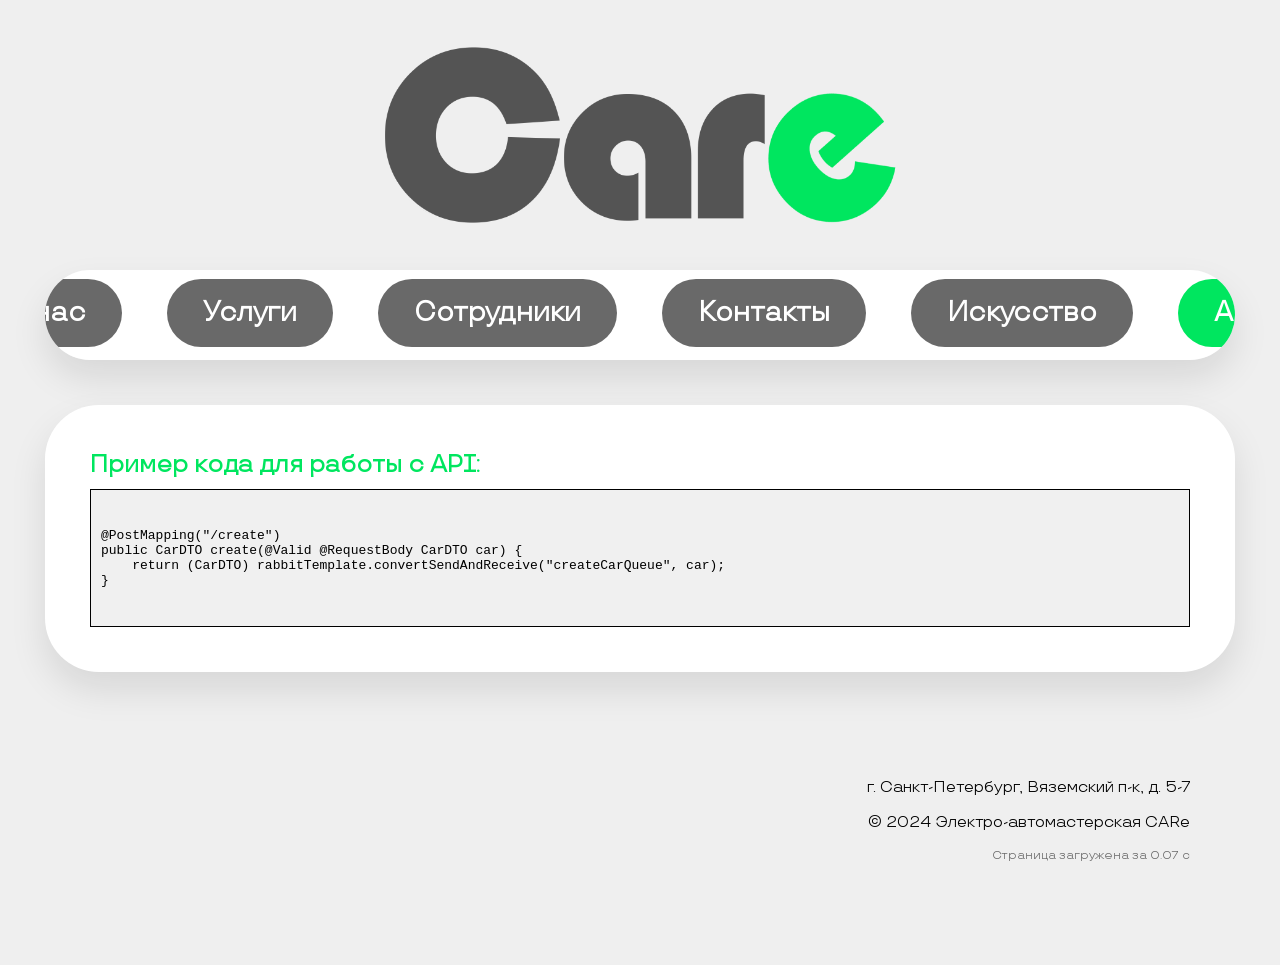
==== api.html @ ff84b461 "feat: lab4" ====
<!DOCTYPE html>
<html lang="ru">
<head>
    <meta charset="UTF-8">
    <meta name="keywords" content="автомастерская, электромобили, ремонт электромобилей">
    <meta name="description" content="Автомастерская электромобилей.">
    <meta name="viewport" content="width=device-width, initial-scale=1.0">
    <title>CARe</title>
    <link href="css/index.css" rel="stylesheet">
    <link rel="icon" type="image/x-icon" sizes="96x96" href="img/favicon.ico">
    <script src="js/header.js"></script>
    <script src="js/footer.js"></script>
    <script src="js/index.js"></script>
</head>
<body>
<header class="header"></header>
<main class="main">
    <section class="section section_titled-api" id="api">
        <h2 class="section__title">Пример кода для работы с API:</h2>
        <div class="section__preformatted-element">
            <pre class="section__code"><code>
@PostMapping("/create")
public CarDTO create(@Valid @RequestBody CarDTO car) {
    return (CarDTO) rabbitTemplate.convertSendAndReceive("createCarQueue", car);
}
            </code></pre>
        </div>
    </section>
</main>
<footer class="footer"></footer>
</body>
</html>
---- css/index.css ----
@font-face {
    font-family: 'TTTravels';
    src:    url('../fonts/TTTravelsRegular.ttf') format('truetype'),
    url('../fonts/TTTravelsItalic.ttf') format('truetype'),
    url('../fonts/TTTravelsBold.ttf') format('truetype'),
    url('../fonts/TTTravelsDemiBold.ttf') format('truetype');
}

html {
    scroll-behavior: smooth;
    background-color: rgb(105, 105, 105, 0.1);
    overflow-x: hidden;
    overflow-y: auto;
    transition: all 0.5s ease;
}

body {
    font-family: TTTravels, sans-serif;
    margin: 0;
    padding: 5vh;
}

.footer {
    font-family: 'TTTravels', sans-serif;
    margin: 0;
    padding: 5vh;
    text-align: right;
}

.logo {
    display: flex;
    justify-content: center;
    align-items: center;
    height: 20vh;
    width: auto;
    border-radius: 0;
    padding: 0;
    margin-bottom: 5vh;
    transition: all 0.5s ease;
}

.logo__img {
    height: 60vh;
    object-fit: cover;
    object-position: center;
    border-radius: 10px;
    transition: all 0.5s ease;
}

.nav {
    background-color: white;
    height: 8vh;
    padding: 1vh;
    transition: top 0.3s;
    border-radius: 6vh;
    overflow-x: auto;
    white-space: nowrap;
    -ms-overflow-style: none;
    scrollbar-width: none;
    box-shadow: 0 2vh 4vh rgba(0, 0, 0, 0.1);
}

.nav::-webkit-scrollbar {
    display: none;
}

.menu {
    padding: 0;
    margin: 0;
    height: 100%;
    list-style-type: none;
    display: flex;
    justify-content: center;
    align-items: center;
}

.menu__item {
    display: inline-block;
    /*padding: 2vh 4vh;*/
    height: 50%;
    border-radius: 4vh;
    transition: background-color 0.3s, box-shadow 0.3s ease;
    margin-right: 5vh;
    background-color: rgb(105, 105, 105);
}

.menu__item_active {
    background-color: rgba(0, 230, 95);
}

.menu__item:last-child {
    margin-right: 1vh;
}

.menu__item:hover {
    background-color: rgba(0, 230, 95);
    box-shadow: 0 0 6vh rgba(0, 230, 95, 0.5);
}

.menu__link {
    font-weight: bold;
    text-decoration: none;
    font-size: 3vh;
    color: white;
    display: flex;
    justify-content: center;
    align-items: center;
    white-space: nowrap;
    padding: 2vh 4vh;
}

.section {
    background-color: white;
    border-radius: 6vh;
    padding: 5vh;
    margin: 5vh 0;
    box-shadow: 0 2vh 4vh rgba(0, 0, 0, 0.1);
}

section:first-of-type {
    margin-top: 60vh;
}

.section__title {
    font-size: 24px;
    margin-top: 10px;
    margin-bottom: 10px;
    color: rgb(0, 230, 95);
}

.section__title:first-child {
    margin-top: 0;
}

.section__paragraph {
    font-size: 16px;
    line-height: 1.5;
    color: rgb(105, 105, 105);
}

.section__subtitle {
    font-weight: bold;
    word-spacing: 5px;
    color: black;
}

.section__quote {
    text-align: right;
}

.list {
    list-style: none;
    margin: 0;
}

.list_ordered {
    list-style-type: decimal;
}

.list_unordered {
    list-style-type: disc;
}

.list__item {
    margin-top: 0;
}

.service {
    padding: 10px;
}

.service__name {
    font-weight: bold;
    font-size: 18px;
    margin-top: 0;
    color: rgb(105, 105, 105);
}

.service__description {
    font-style: italic;
    font-size: 16px;
    color: gray;
}

.service__price {
    font-size: 16px;
    color: gray;
}

.staff {
    padding: 10px;
}

.staff__name {
    font-weight: bold;
    font-size: 18px;
    margin-top: 0;
    color: rgb(105, 105, 105);
}

.staff__role {
    font-style: italic;
    font-size: 16px;
    color: gray;
}

.contact-info {
    margin-top: 0;
    padding: 10px;
    color: rgb(105, 105, 105);
}

.contact-info__unit {
    font-size: 16px;
    margin-top: 0;
    margin-bottom: 5px;
}

.section__preformatted-element {
    background-color: rgb(105, 105, 105, 0.1);
    padding: 10px;
    border: 1px solid black;
    overflow-x: scroll;
}

.section__table {
    display: grid;
    grid-template-columns: 1fr 2fr 1fr;
    grid-gap: 1rem;
    margin-top: 2rem;
}

.footer__stats {
    margin-top: 10px;
    font-size: 12px;
    color: rgb(105, 105, 105);
}

.table__header {
    display: contents;
    background-color: rgb(105, 105, 105);
    color: white;
    font-weight: bold;
    text-align: center;
}

.table__cell {
    padding: 1rem;
    text-align: center;
    border: 1px solid rgba(0, 0, 0, 0.1);
    background-color: white;
}

.table__row:nth-child(even) .table__cell {
    background-color: rgba(0, 230, 95, 0.1); /* Чётные строки с зелёным фоном */
}

.table__row:nth-child(odd) .table__cell {
    background-color: rgb(240, 240, 240); /* Нечётные строки с серым фоном */
}

.table__cell-header {
    font-weight: bold;
    background-color: rgb(0, 230, 95);
    color: white;
    text-align: center;
}

@media (max-width: 768px) {
    .section__table {
        grid-template-columns: 1fr; /* Одна колонка для малых экранов */
    }

    .table__header,
    .table__row {
        display: grid;
        grid-template-columns: 1fr;
    }
}
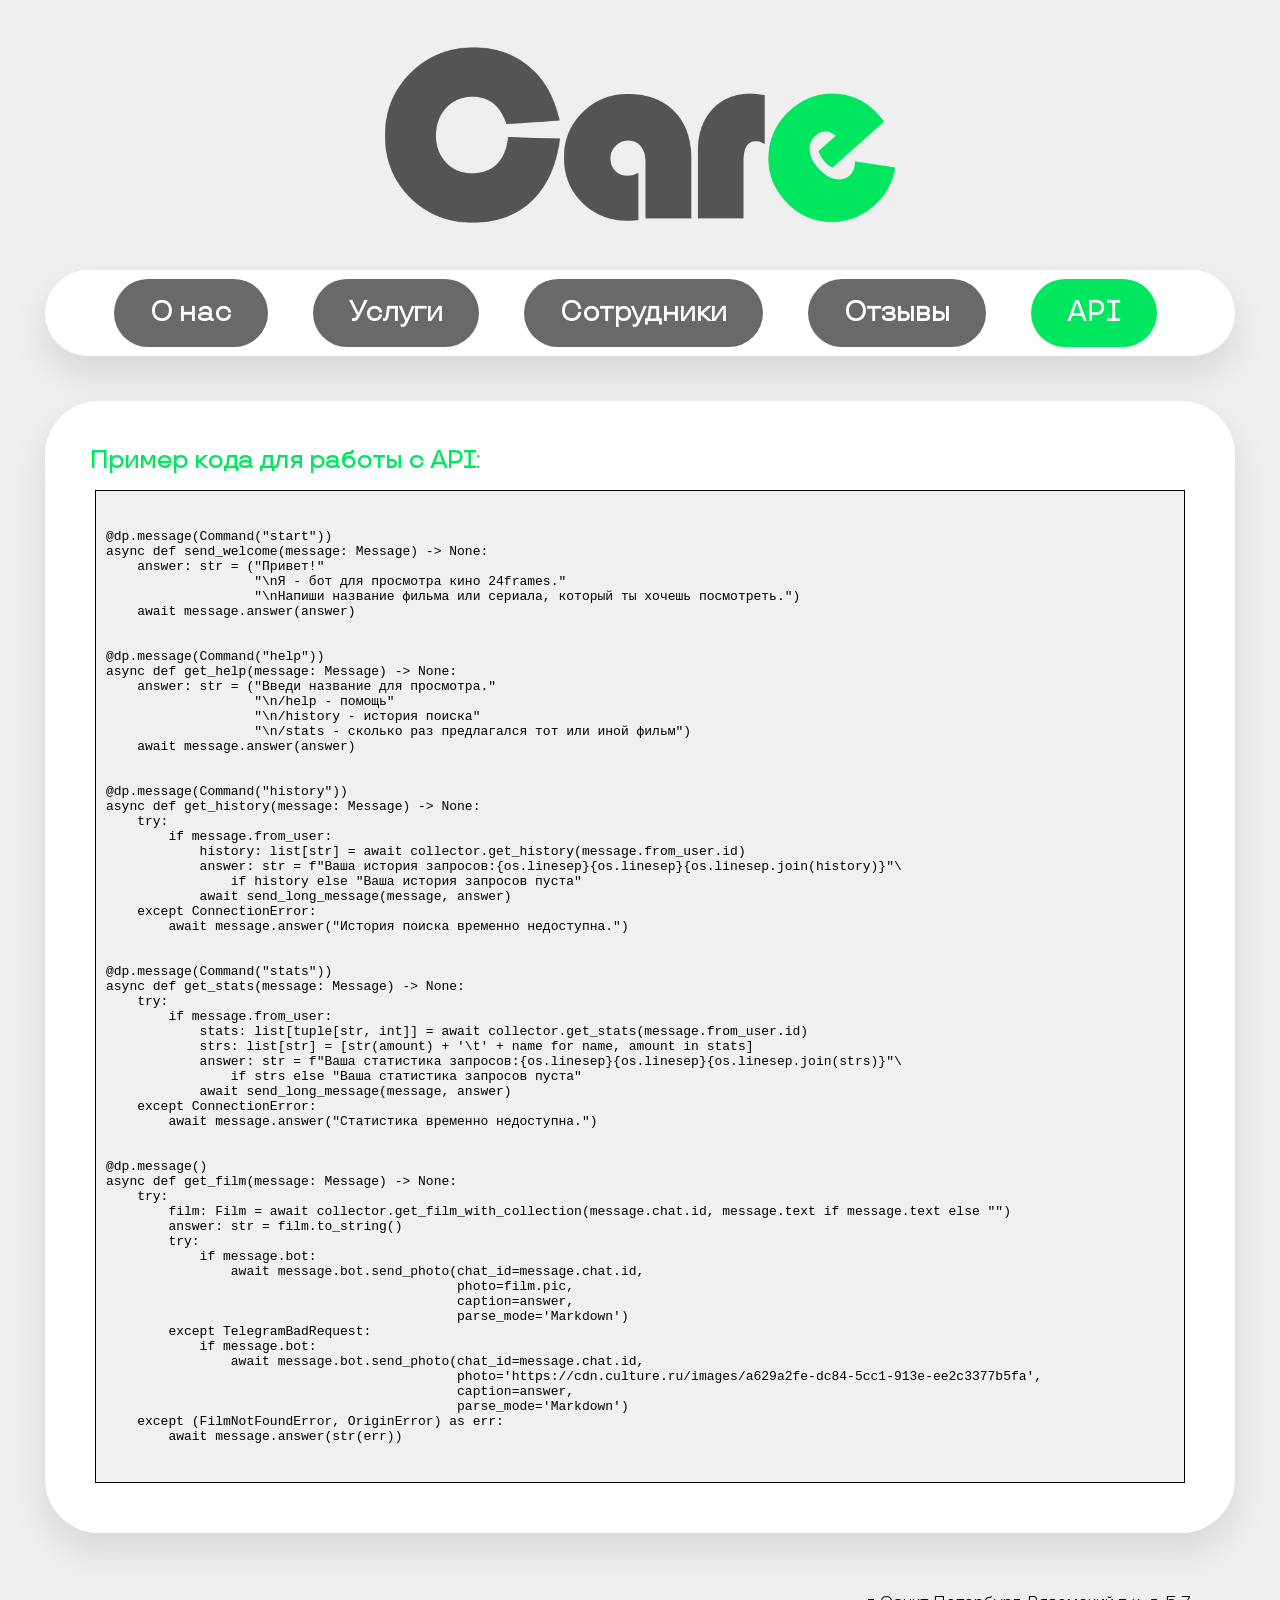
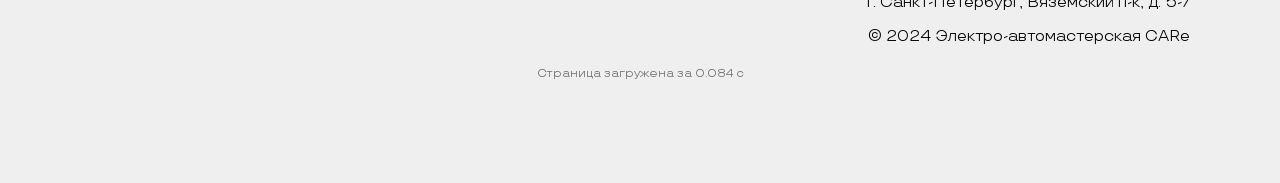
==== commit 6fb38882: "fix: some bugs 1" ====
--- a/api.html
+++ b/api.html
@@ -9,7 +9,6 @@
     <link href="css/index.css" rel="stylesheet">
     <link rel="icon" type="image/x-icon" sizes="96x96" href="img/favicon.ico">
     <script src="js/header.js"></script>
-    <script src="js/footer.js"></script>
     <script src="js/index.js"></script>
 </head>
 <body>
@@ -19,14 +18,74 @@
         <h2 class="section__title">Пример кода для работы с API:</h2>
         <div class="section__preformatted-element">
             <pre class="section__code"><code>
-@PostMapping("/create")
-public CarDTO create(@Valid @RequestBody CarDTO car) {
-    return (CarDTO) rabbitTemplate.convertSendAndReceive("createCarQueue", car);
-}
+@dp.message(Command("start"))
+async def send_welcome(message: Message) -> None:
+    answer: str = ("Привет!"
+                   "\nЯ - бот для просмотра кино 24frames."
+                   "\nНапиши название фильма или сериала, который ты хочешь посмотреть.")
+    await message.answer(answer)
+
+
+@dp.message(Command("help"))
+async def get_help(message: Message) -> None:
+    answer: str = ("Введи название для просмотра."
+                   "\n/help - помощь"
+                   "\n/history - история поиска"
+                   "\n/stats - сколько раз предлагался тот или иной фильм")
+    await message.answer(answer)
+
+
+@dp.message(Command("history"))
+async def get_history(message: Message) -> None:
+    try:
+        if message.from_user:
+            history: list[str] = await collector.get_history(message.from_user.id)
+            answer: str = f"Ваша история запросов:{os.linesep}{os.linesep}{os.linesep.join(history)}"\
+                if history else "Ваша история запросов пуста"
+            await send_long_message(message, answer)
+    except ConnectionError:
+        await message.answer("История поиска временно недоступна.")
+
+
+@dp.message(Command("stats"))
+async def get_stats(message: Message) -> None:
+    try:
+        if message.from_user:
+            stats: list[tuple[str, int]] = await collector.get_stats(message.from_user.id)
+            strs: list[str] = [str(amount) + '\t' + name for name, amount in stats]
+            answer: str = f"Ваша статистика запросов:{os.linesep}{os.linesep}{os.linesep.join(strs)}"\
+                if strs else "Ваша статистика запросов пуста"
+            await send_long_message(message, answer)
+    except ConnectionError:
+        await message.answer("Статистика временно недоступна.")
+
+
+@dp.message()
+async def get_film(message: Message) -> None:
+    try:
+        film: Film = await collector.get_film_with_collection(message.chat.id, message.text if message.text else "")
+        answer: str = film.to_string()
+        try:
+            if message.bot:
+                await message.bot.send_photo(chat_id=message.chat.id,
+                                             photo=film.pic,
+                                             caption=answer,
+                                             parse_mode='Markdown')
+        except TelegramBadRequest:
+            if message.bot:
+                await message.bot.send_photo(chat_id=message.chat.id,
+                                             photo='https://cdn.culture.ru/images/a629a2fe-dc84-5cc1-913e-ee2c3377b5fa',
+                                             caption=answer,
+                                             parse_mode='Markdown')
+    except (FilmNotFoundError, OriginError) as err:
+        await message.answer(str(err))
             </code></pre>
         </div>
     </section>
 </main>
-<footer class="footer"></footer>
+<footer class="footer">
+    <p class="footer__text">г. Санкт-Петербург, Вяземский п-к, д. 5-7</p>
+    <p class="footer__text">&copy; 2024 Электро-автомастерская CARe</p>
+</footer>
 </body>
 </html>
--- a/css/index.css
+++ b/css/index.css
@@ -21,6 +21,8 @@
 }
 
 .footer {
+    display: flex;
+    flex-direction: column;
     font-family: 'TTTravels', sans-serif;
     margin: 0;
     padding: 5vh;
@@ -39,8 +41,21 @@
     transition: all 0.5s ease;
 }
 
+.logo_fixed {
+    background-color: white;
+    border-radius: 6vh;
+    padding: 1vh;
+    margin: 0;
+    box-shadow: 0 2vh 4vh rgba(0, 0, 0, 0.1);
+    height: 10vh;
+    position: fixed;
+    top: 0;
+    transform: translateX(-16%);
+    z-index: 1000;
+}
+
 .logo__img {
-    height: 60vh;
+    height: 300%;
     object-fit: cover;
     object-position: center;
     border-radius: 10px;
@@ -48,8 +63,11 @@
 }
 
 .nav {
+    display: flex;
+    justify-content: center;
+    align-items: center;
     background-color: white;
-    height: 8vh;
+    /*height: 8vh;*/
     padding: 1vh;
     transition: top 0.3s;
     border-radius: 6vh;
@@ -75,8 +93,9 @@
 }
 
 .menu__item {
-    display: inline-block;
-    /*padding: 2vh 4vh;*/
+    display: flex;
+    justify-content: center;
+    align-items: center;
     height: 50%;
     border-radius: 4vh;
     transition: background-color 0.3s, box-shadow 0.3s ease;
@@ -84,6 +103,30 @@
     background-color: rgb(105, 105, 105);
 }
 
+@media screen and (max-width: 60em) {
+    .menu {
+        padding: 0;
+        margin: 0;
+        height: 100%;
+        list-style-type: none;
+        display: flex;
+        flex-direction: column;
+        justify-content: center;
+        align-items: center;
+    }
+
+    .menu__item {
+        display: flex;
+        justify-content: center;
+        align-items: center;
+        height: 50%;
+        border-radius: 4vh;
+        transition: background-color 0.3s, box-shadow 0.3s ease;
+        margin: 1vh 0;
+        background-color: rgb(105, 105, 105);
+    }
+}
+
 .menu__item_active {
     background-color: rgba(0, 230, 95);
 }
@@ -109,16 +152,42 @@
     padding: 2vh 4vh;
 }
 
+.main {
+    display: flex;
+    flex-wrap: wrap;
+    justify-content: space-between;
+    padding: 0;
+    column-gap: 5vh;
+    margin: 40vh 0 0 0;
+    box-sizing: border-box;
+}
+
 .section {
+    display: flex;
+    flex-direction: column;
+    flex: 1 1 calc(25% - 5vh);
     background-color: white;
     border-radius: 6vh;
     padding: 5vh;
-    margin: 5vh 0;
+    margin: 5vh 0 0 0;
     box-shadow: 0 2vh 4vh rgba(0, 0, 0, 0.1);
 }
 
-section:first-of-type {
-    margin-top: 60vh;
+.section:last-child {
+    flex: 1 1 100%;
+}
+
+.section__preformatted-element {
+    background-color: rgb(105, 105, 105, 0.1);
+    padding: 10px;
+    margin: 5px;
+    border: 1px solid black;
+}
+
+@media screen and (max-width: 100vh) {
+    .section__preformatted-element {
+        display: none;
+    }
 }
 
 .section__title {
@@ -187,20 +256,43 @@
     color: gray;
 }
 
+.staff-container {
+    display: flex;
+    flex-wrap: wrap;
+    justify-content: space-between;
+    padding: 0;
+    margin: 0;
+}
+
 .staff {
-    padding: 10px;
+    display: flex;
+    flex-direction: column;
+    align-items: center;
+    margin: 10px;
+    flex: 1 1 calc(25% - 20px);
+}
+
+.staff__photo {
+    height: 200px;
+    width: 200px;
+    object-fit: cover;
+    border-radius: 50%;
+    margin: 0 0 5px 0;
 }
 
 .staff__name {
     font-weight: bold;
     font-size: 18px;
-    margin-top: 0;
+    margin: 0 0 5px 0;
+    text-align: center;
     color: rgb(105, 105, 105);
 }
 
 .staff__role {
     font-style: italic;
     font-size: 16px;
+    margin: 0 0 5px 0;
+    text-align: center;
     color: gray;
 }
 
@@ -216,64 +308,33 @@
     margin-bottom: 5px;
 }
 
-.section__preformatted-element {
+
+.footer__text {
+    margin: 15px 0 0 0;
+}
+
+.footer__stats {
+    margin-top: 20px;
+    font-size: 12px;
+    color: rgb(105, 105, 105);
+    text-align: center;
+}
+
+thead {
+    color: white;
+    background-color: rgb(0, 230, 95);
+}
+
+th, td {
+    color: black;
+    padding: 10px;
+    text-align: center;
+}
+
+tbody tr:nth-child(even) {
     background-color: rgb(105, 105, 105, 0.1);
-    padding: 10px;
-    border: 1px solid black;
-    overflow-x: scroll;
-}
-
-.section__table {
-    display: grid;
-    grid-template-columns: 1fr 2fr 1fr;
-    grid-gap: 1rem;
-    margin-top: 2rem;
-}
-
-.footer__stats {
-    margin-top: 10px;
-    font-size: 12px;
-    color: rgb(105, 105, 105);
-}
-
-.table__header {
-    display: contents;
-    background-color: rgb(105, 105, 105);
-    color: white;
-    font-weight: bold;
-    text-align: center;
-}
-
-.table__cell {
-    padding: 1rem;
-    text-align: center;
-    border: 1px solid rgba(0, 0, 0, 0.1);
-    background-color: white;
-}
-
-.table__row:nth-child(even) .table__cell {
-    background-color: rgba(0, 230, 95, 0.1); /* Чётные строки с зелёным фоном */
-}
-
-.table__row:nth-child(odd) .table__cell {
-    background-color: rgb(240, 240, 240); /* Нечётные строки с серым фоном */
-}
-
-.table__cell-header {
-    font-weight: bold;
-    background-color: rgb(0, 230, 95);
-    color: white;
-    text-align: center;
-}
-
-@media (max-width: 768px) {
-    .section__table {
-        grid-template-columns: 1fr; /* Одна колонка для малых экранов */
-    }
-
-    .table__header,
-    .table__row {
-        display: grid;
-        grid-template-columns: 1fr;
-    }
+}
+
+tbody tr:nth-child(odd) {
+    background-color: rgb(105, 105, 105, 0.3);
 }
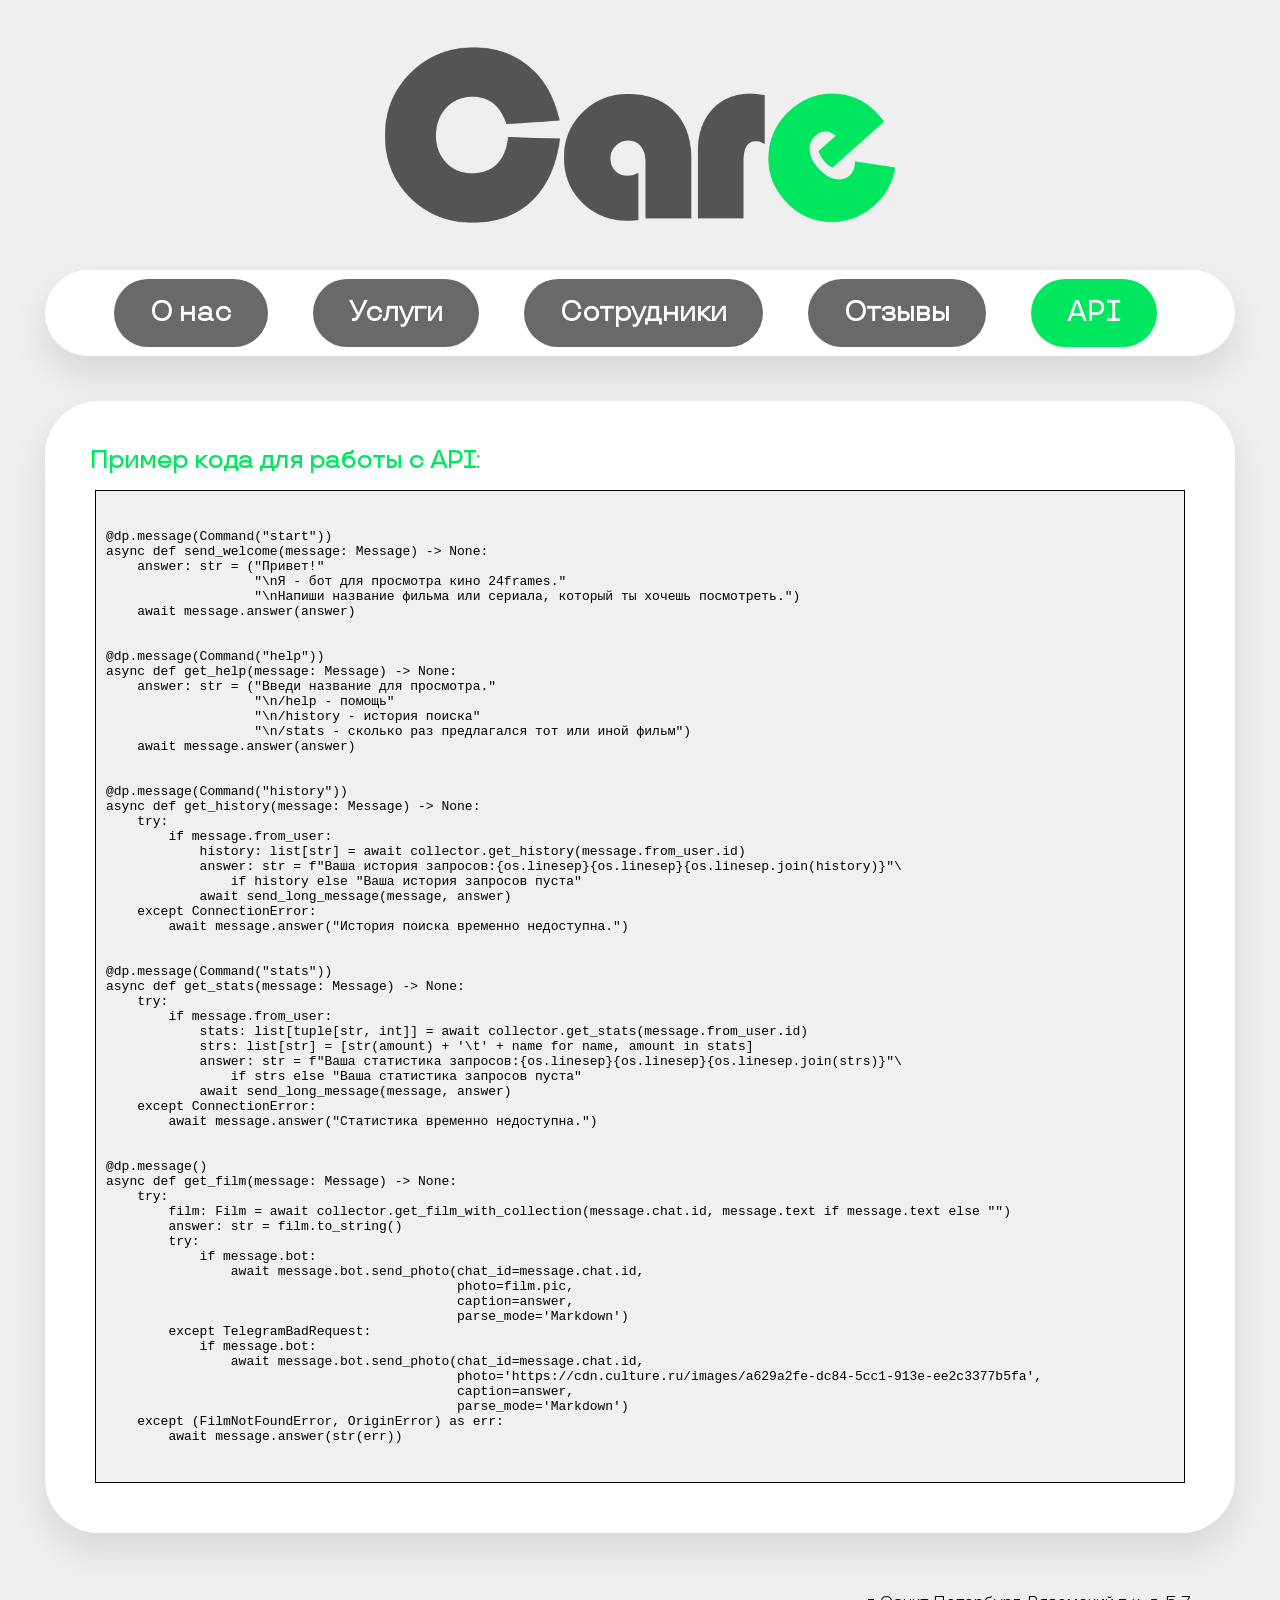
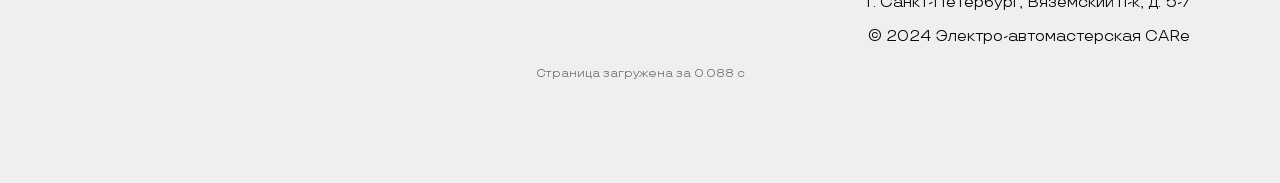
==== commit 58b0436d: "feat: add lab 5" ====
--- a/api.html
+++ b/api.html
@@ -8,8 +8,8 @@
     <title>CARe</title>
     <link href="css/index.css" rel="stylesheet">
     <link rel="icon" type="image/x-icon" sizes="96x96" href="img/favicon.ico">
-    <script src="js/header.js"></script>
-    <script src="js/index.js"></script>
+    <script src="js/header.js" defer></script>
+    <script src="js/index.js" defer></script>
 </head>
 <body>
 <header class="header"></header>
--- a/css/index.css
+++ b/css/index.css
@@ -43,14 +43,14 @@
 
 .logo_fixed {
     background-color: white;
-    border-radius: 6vh;
+    border-radius: 0 0 0 6vh;
     padding: 1vh;
     margin: 0;
     box-shadow: 0 2vh 4vh rgba(0, 0, 0, 0.1);
     height: 10vh;
     position: fixed;
+    right: 0;
     top: 0;
-    transform: translateX(-16%);
     z-index: 1000;
 }
 
@@ -103,7 +103,7 @@
     background-color: rgb(105, 105, 105);
 }
 
-@media screen and (max-width: 60em) {
+@media screen and (max-aspect-ratio: 13/10) {
     .menu {
         padding: 0;
         margin: 0;
@@ -184,7 +184,7 @@
     border: 1px solid black;
 }
 
-@media screen and (max-width: 100vh) {
+@media screen and (max-aspect-ratio: 9/10) {
     .section__preformatted-element {
         display: none;
     }
@@ -337,4 +337,62 @@
 
 tbody tr:nth-child(odd) {
     background-color: rgb(105, 105, 105, 0.3);
+}
+
+.feedback-form {
+    font-family: TTTravels, sans-serif;
+    display: flex;
+    flex-direction: column;
+    align-items: center;
+    justify-content: center;
+    padding: 20vh 0 20vh 0;
+    transition: all 0.3s ease;
+}
+
+.feedback-form input[type="text"] {
+    font-family: TTTravels, sans-serif;
+    padding: 1.5vh;
+    margin: 1vh 0;
+    border: 1px solid rgba(105, 105, 105, 0.5);
+    border-radius: 4vh;
+    font-size: 2vh;
+    box-shadow: 0 0.5vh 1vh rgba(0, 0, 0, 0.1);
+    transition: border-color 0.3s ease, box-shadow 0.3s ease;
+}
+
+.feedback-form input[type="text"]:focus {
+    border-color: rgb(0, 230, 95);
+    box-shadow: 0 0 0.5vh rgba(0, 230, 95, 0.5);
+    outline: none;
+}
+
+.feedback-form button {
+    font-family: TTTravels, sans-serif;
+    background-color: rgb(105, 105, 105);
+    color: white;
+    margin: 1vh 0;
+    font-size: 2.5vh;
+    font-weight: bold;
+    border: none;
+    border-radius: 4vh;
+    padding: 1.5vh 3vh;
+    cursor: pointer;
+    transition: background-color 0.3s ease, box-shadow 0.3s ease;
+}
+
+.feedback-form button:hover {
+    background-color: rgba(0, 230, 95);
+    box-shadow: 0 0 6vh rgba(0, 230, 95, 0.5);
+}
+
+.feedback-form button:active {
+    background-color: rgba(0, 180, 75);
+}
+
+.feedback-form label {
+    display: none;
+}
+
+.feedback-container__feedback {
+    margin: 0 0 5vh 0;
 }
